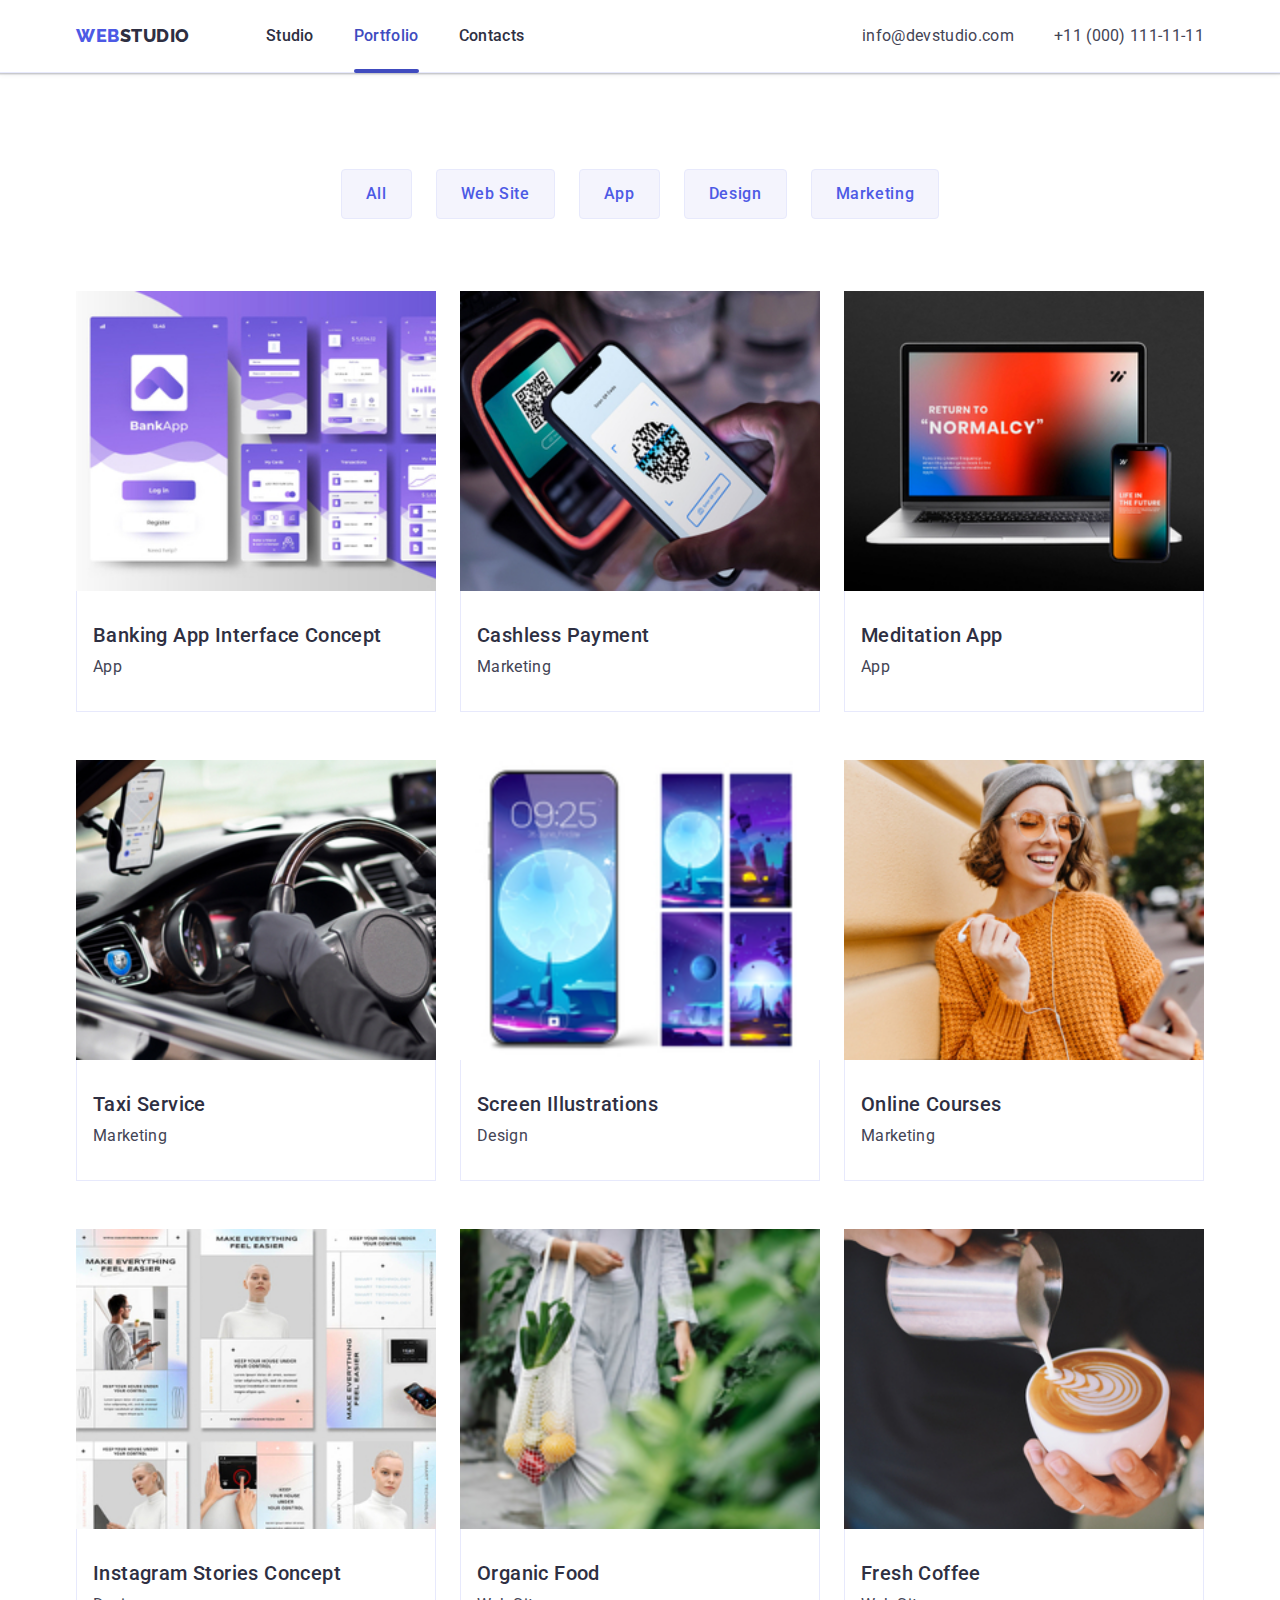
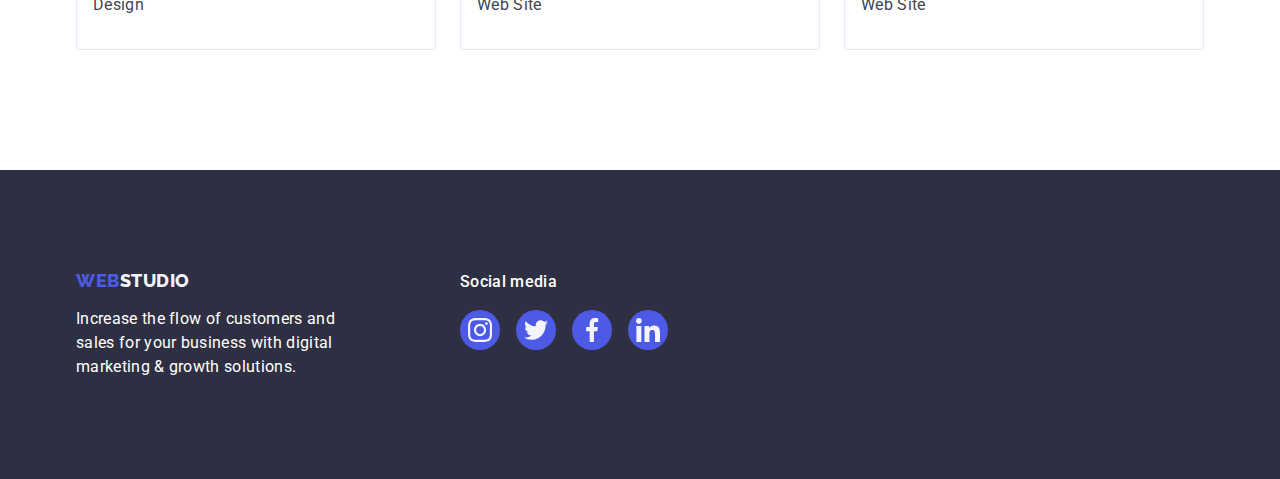
==== portfolio.html @ cd4dc146 "Initial commit" ====
<!DOCTYPE html>
<html lang="en">
  <head>
    <meta charset="UTF-8" />
    <meta http-equiv="X-UA-Compatible" content="IE=edge" />
    <meta name="viewport" content="width=device-width, initial-scale=1.0" />
    <title>Document</title>
    <link rel="preconnect" href="https://fonts.googleapis.com" />
    <link rel="preconnect" href="https://fonts.gstatic.com" crossorigin />
    <link
      href="https://fonts.googleapis.com/css2?family=Raleway:wght@800&family=Roboto:wght@400;500;700;900&display=swap"
      rel="stylesheet"
    />
    <link
      rel="stylesheet"
      href="https://cdn.jsdelivr.net/npm/modern-normalize@2.0.0/modern-normalize.min.css"
    />
    <link rel="stylesheet" href="./css/style.css" />
  </head>
  <body>
    <!-- Header-->

    <header class="page-header">
      <div class="header-wrap wrap container">
        <nav class="nav-wrap wrap">
          <a href="./index.html" class="logo link"
            >Web<span class="header-logo">Studio</span></a
          >
          <ul class="list menu-wrap wrap">
            <li class="nav-item">
              <a href="./index.html" class="menu-link link">Studio</a>
            </li>
            <li class="nav-item">
              <a href="./portfolio.html" class="active menu-link link"
                >Portfolio</a
              >
            </li>
            <li class="nav-item">
              <a href="" class="menu-link link">Contacts</a>
            </li>
          </ul>
        </nav>

        <address class="address">
          <ul class="list addres-wrap wrap">
            <li class="address-item">
              <a href="mailto:info@devstudio.com" class="contakt link"
                >info@devstudio.com</a
              >
            </li>
            <li class="address-item">
              <a href="tel:+110001111111" class="contakt link"
                >+11 (000) 111-11-11</a
              >
            </li>
          </ul>
        </address>
      </div>
    </header>

    <main>
      <!-- Main. Section Portfolio-->

      <section class="portfolio">
        <div class="container">
          <h1 class="visually-hidden">Portfolio</h1>
          <ul class="filters-wrap list wrap">
            <li class="filters-item">
              <button type="button" class="filters-btn">All</button>
            </li>
            <li class="filters-item">
              <button type="button" class="filters-btn">Web Site</button>
            </li>
            <li class="filters-item">
              <button type="button" class="filters-btn">App</button>
            </li>
            <li class="filters-item">
              <button type="button" class="filters-btn">Design</button>
            </li>
            <li class="filters-item">
              <button type="button" class="filters-btn">Marketing</button>
            </li>
          </ul>
          <ul class="gallery-wrap list wrap">
            <li class="gallery-card">
              <a href="#" target="_self" class="gallery-link link">
                <div class="gallery-image-box">
                  <img
                    src="./images/portfolio/banking.jpg"
                    alt="banking"
                    class="gallery-card-img"
                    width="360"
                    height="300"
                  />

                  <p class="overlay-text">
                    14 Stylish and User-Friendly App Design Concepts · Task
                    Manager App · Calorie Tracker App · Exotic Fruit Ecommerce
                    App · Cloud Storage App
                  </p>
                </div>
                <div class="gallery-card-text card-text">
                  <h2 class="list-title">Banking App Interface Concept</h2>
                  <p class="list-text">App</p>
                </div>
              </a>
            </li>
            <li class="gallery-card">
              <a href="#" target="_self" class="gallery-link link">
                <div class="gallery-image-box">
                  <img
                    src="./images/portfolio/cashless.jpg"
                    alt="cashless payment"
                    class="gallery-card-img"
                    width="360"
                    height="300"
                  />

                  <p class="overlay-text">
                    14 Stylish and User-Friendly App Design Concepts · Task
                    Manager App · Calorie Tracker App · Exotic Fruit Ecommerce
                    App · Cloud Storage App
                  </p>
                </div>
                <div class="gallery-card-text card-text">
                  <h2 class="list-title">Cashless Payment</h2>
                  <p class="list-text">Marketing</p>
                </div>
              </a>
            </li>
            <li class="gallery-card">
              <a href="#" target="_self" class="gallery-link link">
                <div class="gallery-image-box">
                  <img
                    src="./images/portfolio/meditation-app.jpg"
                    alt="Meditation App"
                    class="gallery-cardcard-img"
                    width="360"
                    height="300"
                  />

                  <p class="overlay-text">
                    14 Stylish and User-Friendly App Design Concepts · Task
                    Manager App · Calorie Tracker App · Exotic Fruit Ecommerce
                    App · Cloud Storage App
                  </p>
                </div>
                <div class="gallery-card-text card-text">
                  <h2 class="list-title">Meditation App</h2>
                  <p class="list-text">App</p>
                </div>
              </a>
            </li>
            <li class="gallery-card">
              <a href="#" target="_self" class="gallery-link link">
                <div class="gallery-image-box">
                  <img
                    src="./images/portfolio/taxi.jpg"
                    alt="Taxi Service"
                    class="gallery-card-img"
                    width="360"
                    height="300"
                  />

                  <p class="overlay-text">
                    14 Stylish and User-Friendly App Design Concepts · Task
                    Manager App · Calorie Tracker App · Exotic Fruit Ecommerce
                    App · Cloud Storage App
                  </p>
                </div>
                <div class="gallery-card-text card-text">
                  <h2 class="list-title">Taxi Service</h2>
                  <p class="list-text">Marketing</p>
                </div>
              </a>
            </li>
            <li class="gallery-card">
              <a href="#" target="_self" class="gallery-link link">
                <div class="gallery-image-box">
                  <img
                    src="./images/portfolio/screen-illustration.jpg"
                    alt="Screen Illustrations"
                    class="gallery-card-img"
                    width="360"
                    height="300"
                  />
                  <p class="overlay-text">
                    14 Stylish and User-Friendly App Design Concepts · Task
                    Manager App · Calorie Tracker App · Exotic Fruit Ecommerce
                    App · Cloud Storage App
                  </p>
                </div>
                <div class="gallery-card-text card-text">
                  <h2 class="list-title">Screen Illustrations</h2>
                  <p class="list-text">Design</p>
                </div>
              </a>
            </li>
            <li class="gallery-card">
              <a href="#" target="_self" class="gallery-link link">
                <div class="gallery-image-box">
                  <img
                    src="./images/portfolio/courses.jpg"
                    alt="Online Courses"
                    class="gallery-card-img"
                    width="360"
                    height="300"
                  />

                  <p class="overlay-text">
                    14 Stylish and User-Friendly App Design Concepts · Task
                    Manager App · Calorie Tracker App · Exotic Fruit Ecommerce
                    App · Cloud Storage App
                  </p>
                </div>
                <div class="gallery-card-text card-text">
                  <h2 class="list-title">Online Courses</h2>
                  <p class="list-text">Marketing</p>
                </div>
              </a>
            </li>
            <li class="gallery-card">
              <a href="#" target="_self" class="gallery-link link">
                <div class="gallery-image-box">
                  <img
                    src="./images/portfolio/insta-stories.jpg"
                    alt="Instagram Stories Concept"
                    class="gallery-card-img"
                    width="360"
                    height="300"
                  />

                  <p class="overlay-text">
                    14 Stylish and User-Friendly App Design Concepts · Task
                    Manager App · Calorie Tracker App · Exotic Fruit Ecommerce
                    App · Cloud Storage App
                  </p>
                </div>
                <div class="gallery-card-text card-text">
                  <h2 class="list-title">Instagram Stories Concept</h2>
                  <p class="list-text">Design</p>
                </div>
              </a>
            </li>
            <li class="gallery-card">
              <a href="#" target="_self" class="gallery-link link">
                <div class="gallery-image-box">
                  <img
                    src="./images/portfolio/food.jpg"
                    alt="Organic Food"
                    class="gallery-card-img"
                    width="360"
                    height="300"
                  />

                  <p class="overlay-text">
                    14 Stylish and User-Friendly App Design Concepts · Task
                    Manager App · Calorie Tracker App · Exotic Fruit Ecommerce
                    App · Cloud Storage App
                  </p>
                </div>
                <div class="gallery-card-text card-text">
                  <h2 class="list-title">Organic Food</h2>
                  <p class="list-text">Web Site</p>
                </div>
              </a>
            </li>
            <li class="gallery-card">
              <a href="#" target="_self" class="gallery-link link">
                <div class="gallery-image-box">
                  <img
                    src="./images/portfolio/coffee.jpg"
                    alt="Fresh Coffee"
                    class="gallery-card-img"
                    width="360"
                    height="300"
                  />

                  <p class="overlay-text">
                    14 Stylish and User-Friendly App Design Concepts · Task
                    Manager App · Calorie Tracker App · Exotic Fruit Ecommerce
                    App · Cloud Storage App
                  </p>
                </div>
                <div class="gallery-card-text card-text">
                  <h2 class="list-title">Fresh Coffee</h2>
                  <p class="list-text">Web Site</p>
                </div>
              </a>
            </li>
          </ul>
        </div>
      </section>
    </main>

    <!-- Footer-->

    <footer class="footer">
      <div class="container footer-wrap wrap">
        <div class="footer-text">
          <a href="./index.html" class="logo footer-link link"
            >Web<span class="footer-logo">Studio</span></a
          >
          <p class="white-text">
            Increase the flow of customers and sales for your business with
            digital marketing & growth solutions.
          </p>
        </div>

        <div class="footer-icons">
          <p class="social-icons-text white-text">Social media</p>
          <ul class="social-icons-list list wrap">
            <li class="social-icons-item">
              <a
                href="https://www.instagram.com/"
                class="footer-social-icon link"
                target="_blank"
              >
                <svg class="icon-img" width="24" height="24">
                  <use href="./images/icons.svg#icon-instagram"></use>
                </svg>
              </a>
            </li>
            <li class="social-icons-item">
              <a
                href="https://twitter.com/"
                class="footer-social-icon link"
                target="_blank"
              >
                <svg class="icon-img" width="24" height="24">
                  <use href="./images/icons.svg#icon-twitter"></use>
                </svg>
              </a>
            </li>
            <li class="social-icons-item">
              <a
                href="https://www.facebook.com/"
                class="footer-social-icon link"
                target="_blank"
              >
                <svg class="icon-img" width="24" height="24">
                  <use href="./images/icons.svg#icon-facebook"></use>
                </svg>
              </a>
            </li>

            <li class="social-icons-item">
              <a
                href="https://www.linkedin.com/"
                class="footer-social-icon link"
                target="_blank"
              >
                <svg class="icon-img" width="24" height="24">
                  <use href="./images/icons.svg#icon-linkedin"></use>
                </svg>
              </a>
            </li>
          </ul>
        </div>
      </div>
    </footer>
    <script src="./js/modal.js"></script>
  </body>
</html>
---- css/style.css ----
:root {
  --primary-brand: #4d5ae5;
  --pressed-state: #404bbf;
  --dark: #2e2f42;
  --success: #31d0aa;
  --text: #434455;
  --subtle-text: #8e8f99;
  --accent: #e7e9fc;
  --light: #f4f4fd;
  --modal-overlay: #2e2f42;
  --hero-background: #2e2f42;
  --white-background: #ffffff;
  --modal-background: #fcfcfc;
}

/* 
===========================
command styles
===========================
*/

* {
  margin: 0;
  padding: 0;
  box-sizing: border-box;
}

body {
  font-family: "Roboto", sans-serif;
  background-color: var(--white-background);
  color: var(--text);
  font-size: 16px;
  letter-spacing: 0.02em;
  line-height: 1.5;
}

img {
  display: block;
}

button {
  font-family: inherit;
  border: none;
  outline: none;
  cursor: pointer;
}

a {
  display: inline-block;
  text-decoration: none;
  color: inherit;
}

ul,
ol {
  list-style-type: none;
}

/* 
===========================
base styles
===========================
*/
.visually-hidden {
  position: absolute;
  white-space: nowrap;
  width: 1px;
  height: 1px;
  overflow: hidden;
  border: 0;
  padding: 0;
  clip: rect(0 0 0 0);
  -webkit-clip-path: inset(50%);
  clip-path: inset(50%);
  margin: -1px;
}

.page-title,
h1 {
  font-size: 56px;
  font-weight: 700;
  line-height: 1.07;
  color: var(--white-background);
  text-align: center;
  letter-spacing: 0.02em;
  max-width: 496px;
  margin: 0 auto;
}

.section-title,
h2 {
  font-size: 36px;
  font-weight: 700;
  line-height: 1.11;
  letter-spacing: 0.02em;
  color: var(--modal-overlay);
  text-align: center;
  text-transform: capitalize;
  margin-bottom: 72px;
}

.list-title,
h3 {
  font-size: 20px;
  font-weight: 500;
  line-height: 1.2;
  letter-spacing: 0.02em;
  color: var(--modal-overlay);
  margin-bottom: 8px;
}

.list-text,
p {
  font-size: 16px;
  line-height: 1.5;
  letter-spacing: 0.02em;
  color: var(--text);
}
.container {
  width: 1158px;
  margin: 0 auto;
  padding: 0 15px;
}

.wrap {
  display: flex;
  flex-direction: row;
  justify-content: space-between;
}

div.card-text {
  padding: 32px 16px;
}

.link {
  display: inline-block;
}

/* 
===========================
header
===========================
*/

.page-header {
  border-bottom: 1px solid #e7e9fc;
  box-shadow: 0px 2px 1px rgba(46, 47, 66, 0.08),
    0px 1px 1px rgba(46, 47, 66, 0.16), 0px 1px 6px rgba(46, 47, 66, 0.08);
}

.logo {
  font-family: "Raleway", sans-serif;
  font-weight: 800;
  letter-spacing: 0.03em;
  text-transform: uppercase;
  font-size: 18px;
  line-height: 1.17;
  color: var(--primary-brand);
  margin-right: 76px;
}

span {
  color: var(--modal-overlay);
}
.header-wrap,
.nav-wrap,
.addres-wrap {
  align-items: center;
}

.menu-link {
  color: var(--dark);
  font-size: 16px;
  font-weight: 500;
  letter-spacing: 0.02em;
  line-height: 1.5;
  padding-top: 24px;
  padding-bottom: 24px;
  transition: color 250ms cubic-bezier(0.4, 0, 0.2, 1);
}

.nav-item:not(:last-child) {
  margin-right: 40px;
}

.menu-link:active,
.menu-link:hover,
.menu-link:focus {
  color: var(--pressed-state);
}

.active {
  position: relative;
  color: var(--pressed-state);
}

.active::after {
  display: block;
  position: absolute;
  content: "";
  width: 100%;
  height: 4px;
  border-radius: 2px;
  background-color: var(--pressed-state);
  margin-top: 20px;
  bottom: -1px;
}

.address-item:not(:last-child) {
  margin-right: 40px;
}

.address {
  font-style: normal;
}

.addres-wrap {
}
.contakt {
  color: var(--text);
  font-style: normal;
  transition: color 250ms cubic-bezier(0.4, 0, 0.2, 1);
}

.contakt:hover,
.contakt:focus {
  color: var(--pressed-state);
}

/* 
===========================
section class="hero" 
===========================
*/

.hero {
  background-image: linear-gradient(
      to bottom,
      rgba(46, 47, 66, 0.7),
      rgba(46, 47, 66, 0.7)
    ),
    url(../images/people-office.jpg);
  background-size: cover;
  background-repeat: no-repeat;
  background-position: center;
  width: 100%;
  max-width: 1440px;
  padding: 188px 0;
}

.cta-button {
  display: block;
  font-family: "Roboto", sans-serif;
  font-size: 16px;
  letter-spacing: 0.04em;
  font-weight: 500;
  line-height: 1.5;
  background-color: var(--primary-brand);
  color: var(--white-background);
  margin: 48px auto;
  padding: 16px 32px;
  border-radius: 4px;
  min-width: 169px;
  transition: background-color 250ms cubic-bezier(0.4, 0, 0.2, 1);
}

.cta-button:hover,
.cta-button:focus {
  background-color: var(--pressed-state);
}

/* 
===========================
section class="about" 
===========================
*/

.about {
  padding: 120px 0;
}

.about-us-wrap {
  gap: 24px;
}

.about-us-item {
  flex-basis: calc((100% - 72px) / 4);
}

.about-us-icons-wrap {
  display: flex;
  align-items: center;
  justify-content: center;
  background-color: var(--light);
  width: 264px;
  height: 112px;
  margin-bottom: 8px;
  border-radius: 4px;
}

/* 
===========================
section class="services" 
===========================
*/

.services {
  padding-bottom: 120px;
}

.services-wrap {
  gap: 24px;
}

.services-item {
  flex-basis: calc((100% - 48px) / 3);
}

/* 
===========================
section class="team" 
===========================
*/

.team {
  background-color: var(--light);
  padding: 120px 0;
}

.card {
  background-color: var(--white-background);
  border-radius: 0px 0px 4px 4px;
  text-align: center;
  box-shadow: 0px 1px 6px rgba(46, 47, 66, 0.08),
    0px 1px 1px rgba(46, 47, 66, 0.16), 0px 2px 1px rgba(46, 47, 66, 0.08);
}

.card:not(:last-child) {
  margin-right: 24px;
  flex-basis: calc((100% - 3 * 24px) / 4);
}

.social-icons-list {
  gap: 24px;
  justify-content: center;
  align-items: center;
}

.social-icon {
  display: flex;
  align-items: center;
  justify-content: center;
  background-color: var(--primary-brand);
  padding: 11px 12px;
  width: 40px;
  height: 40px;
  border-radius: 50%;
  transition: background-color 250ms cubic-bezier(0.4, 0, 0.2, 1);
}

.social-icon:hover,
.social-icon:focus {
  background-color: var(--pressed-state);
}

.icon-img {
  fill: var(--light);
}

.card-text-item > p {
  margin-bottom: 8px;
}

/* 
===========================
Customers
===========================
*/

.customers {
  padding: 120px 0;
}

.customers-item:not(:last-child) {
  flex-basis: calc((100% - 5 * 24px) / 6);
}
.customers-wrap {
  gap: 24px;
}
.customers-icons-wrap {
  align-items: center;
  justify-content: center;
  color: var(--subtle-text);
  width: 168px;
  height: 88px;
  border: 1px solid var(--subtle-text);
  border-radius: 4px;
  padding: 16px 32px;
  transition: color 250ms cubic-bezier(0.4, 0, 0.2, 1),
    border-color 250ms cubic-bezier(0.4, 0, 0.2, 1);
}

.customers-icons-wrap:hover,
.customers-icons-wrap:focus {
  color: var(--pressed-state);
  border-color: var(--pressed-state);
}

.customers-icon {
  fill: currentColor;
}

/* 
===========================
footer 
===========================
*/

.footer {
  background-color: var(--dark);
  padding: 100px 0;
}
.footer-wrap {
  justify-content: flex-start;
  align-items: baseline;
}

.footer-text {
  margin-right: 120px;
}

.white-text,
.social-icons-text {
  color: var(--white-background);
  width: 264px;
}

.social-icons-text {
  font-weight: 500;
  margin-bottom: 16px;
}

.footer-icons > .social-icons-list {
  padding: 0;
  gap: 16px;
  align-items: flex-start;
  justify-content: flex-start;
}

.footer-social-icon {
  display: flex;
  align-items: center;
  justify-content: center;
  background-color: var(--primary-brand);
  padding: 8px;
  width: 40px;
  height: 40px;
  border-radius: 50%;
  transition: background-color 250ms cubic-bezier(0.4, 0, 0.2, 1);
}

.footer-logo {
  color: var(--light);
}
.footer-link {
  margin-bottom: 16px;
}

.footer-social-icon:hover,
.footer-social-icon:focus {
  background-color: var(--success);
}
/* 
===========================
portfolio 
===========================
*/
.portfolio {
  padding: 96px 0 120px 0;
}

.filters-btn {
  background-color: var(--light);
  border: 1px var(--accent) solid;
  font-family: "Roboto", sans-serif;
  color: var(--primary-brand);
  text-align: center;
  letter-spacing: 0.04em;
  font-weight: 500;
  font-size: 16px;
  line-height: 1.5;
  border-radius: 4px;
  padding: 12px 24px;
  transition: color 250ms cubic-bezier(0.4, 0, 0.2, 1),
    background-color 250ms cubic-bezier(0.4, 0, 0.2, 1),
    border-color 250ms cubic-bezier(0.4, 0, 0.2, 1),
    box-shadow 250ms cubic-bezier(0.4, 0, 0.2, 1);
}

.filters-wrap {
  justify-content: center;
  margin-bottom: 72px;
}

.filters-item:not(:last-child) {
  margin-right: 24px;
}

.filters-btn:hover,
.filters-btn:active,
.filters-btn:focus {
  background-color: var(--pressed-state);
  color: var(--white-background);
  border: 1px solid transparent;
  box-shadow: 0px 3px 1px rgba(0, 0, 0, 0.1), 0px 2px 1px rgba(0, 0, 0, 0.08),
    0px 2px 2px rgba(0, 0, 0, 0.12);
}

.gallery-link {
  display: block;
  transition: box-shadow 250ms cubic-bezier(0.4, 0, 0.2, 1);
}
.gallery-link:hover,
.gallery-link:focus {
  box-shadow: 0px 1px 6px rgba(46, 47, 66, 0.08),
    0px 1px 1px rgba(46, 47, 66, 0.16), 0px 2px 1px rgba(46, 47, 66, 0.08);
}

.gallery-card-text {
  border: 1px var(--accent) solid;
  border-top: none;
}

.gallery-card-text > h2 {
  text-align: left;
}

.gallery-wrap {
  flex-wrap: wrap;
  row-gap: 48px;
  column-gap: 24px;
}

.gallery-image-box {
  overflow: hidden;
  position: relative;
}

.overlay-text {
  color: var(--light);
  position: absolute;
  top: 0;
  left: 0;
  width: 100%;
  height: 100%;
  transition: transform 250ms cubic-bezier(0.4, 0, 0.2, 1);
  transform: translateY(100%);
  background-color: var(--primary-brand);
  padding: 40px 32px;
}

.gallery-link:hover .overlay-text {
  transform: translateY(0%);
}

.gallery-link:focus .overlay-text {
  transform: translateY(0%);
}

/* 
===========================
form 
===========================
*/

.backdrop {
  position: fixed;
  top: 0;
  left: 0;
  width: 100%;
  height: 100%;
  background-color: rgba(46, 47, 66, 0.4);
  z-index: 999;
  opacity: 100%;
  visibility: visible;
  transition: opacity 250ms cubic-bezier(0.4, 0, 0.2, 1),
    visibility 250ms cubic-bezier(0.4, 0, 0.2, 1);
}

.modal {
  position: absolute;
  width: 408px;
  min-height: 584px;
  top: 55%;
  left: 50%;
  background-color: var(--modal-background);
  border-radius: 4px;
  transform: translate(-50%, -50%) scale(1);
  box-shadow: 0px 1px 1px rgba(0, 0, 0, 0.14), 0px 1px 3px rgba(0, 0, 0, 0.12),
    0px 2px 1px rgba(0, 0, 0, 0.2);
  transition: transform 250ms cubic-bezier(0.4, 0, 0.2, 1);
}

.close-btn {
  position: absolute;
  align-items: center;
  justify-content: center;
  background-color: var(--accent);
  width: 24px;
  height: 24px;
  border-radius: 50%;
  border: 1px solid rgba(0, 0, 0, 0.1);
  top: 24px;
  right: 24px;
  font-size: 0px;
  transition: background-color 250ms cubic-bezier(0.4, 0, 0.2, 1),
    border 250ms cubic-bezier(0.4, 0, 0.2, 1);
}

.close-btn:hover,
.close-btn:focus {
  background-color: var(--pressed-state);
  border: none;
}

.close-icon {
  fill: currentColor;
  transition: fill 250ms cubic-bezier(0.4, 0, 0.2, 1);
}

.close-btn:hover .close-icon,
.close-btn:focus .close-icon {
  fill: var(--white-background);
}

.backdrop.is-hidden {
  visibility: hidden;
  opacity: 0;
  pointer-events: none;
}
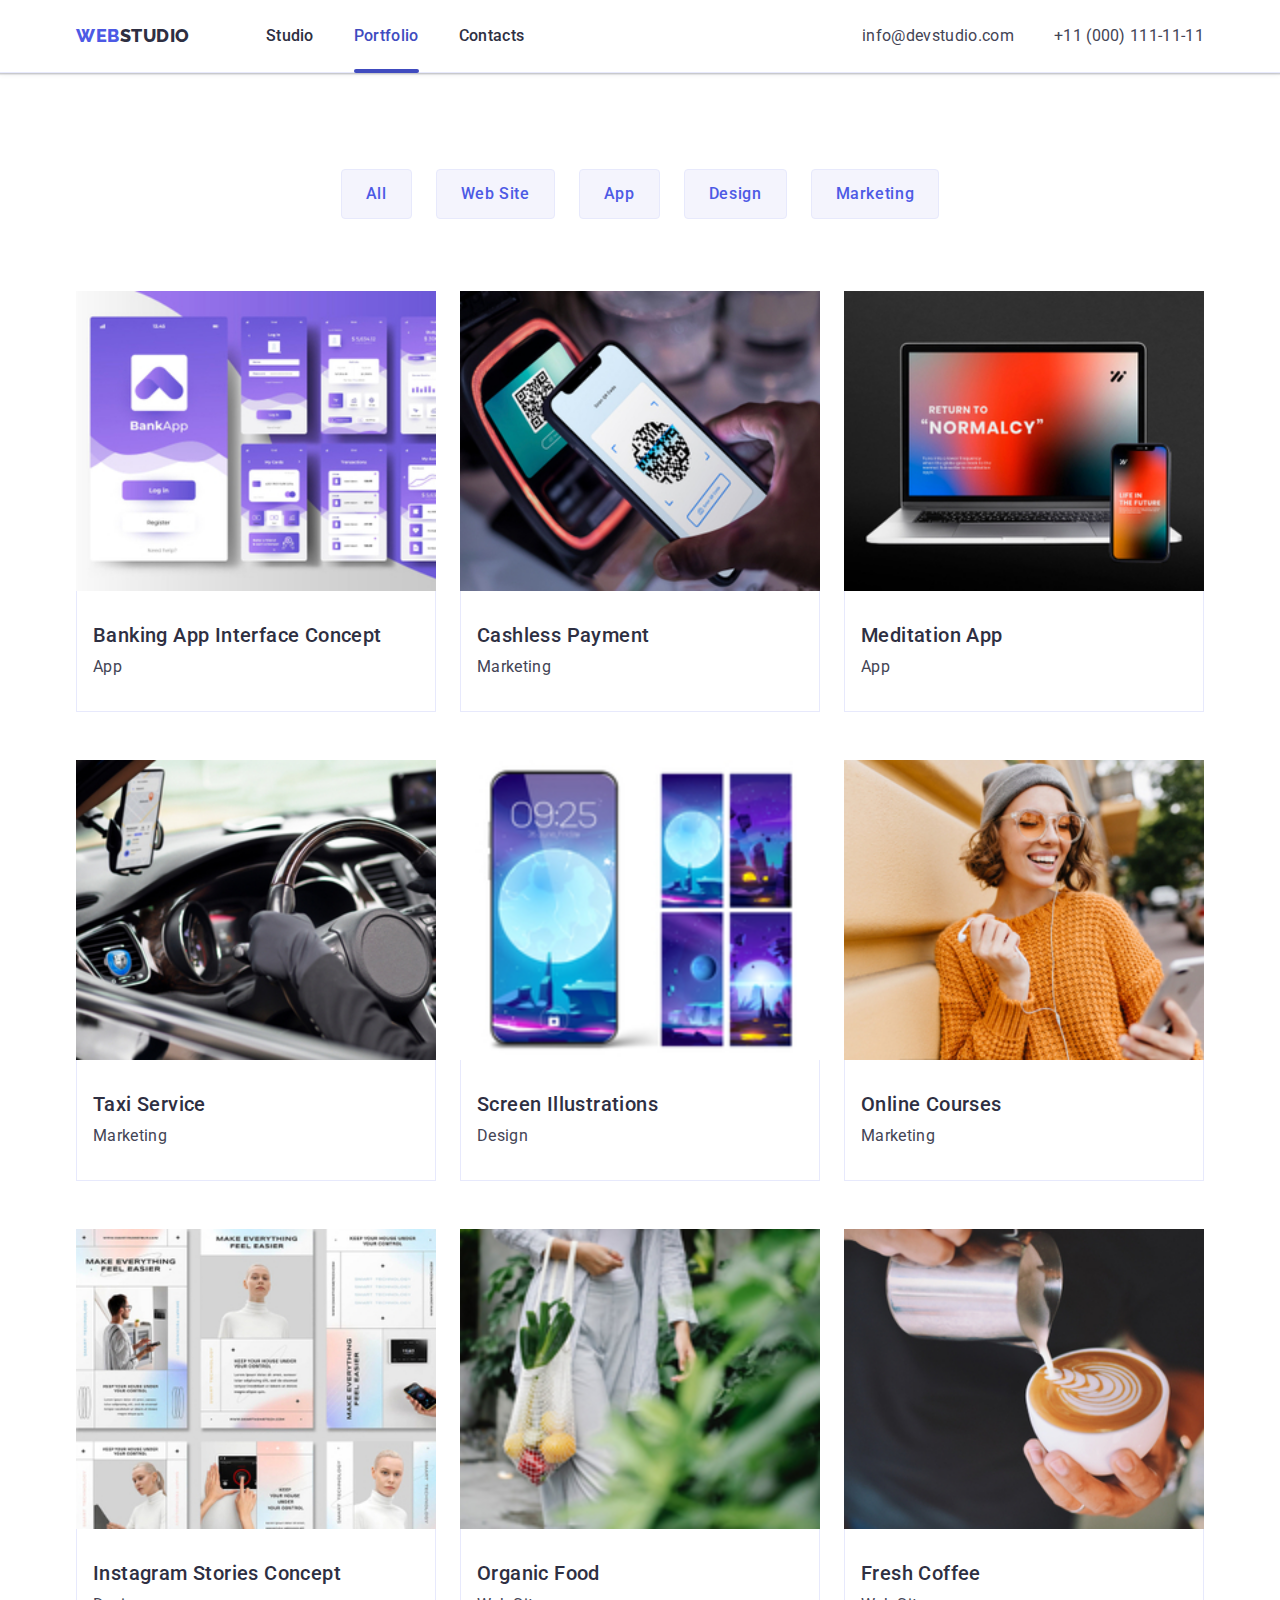
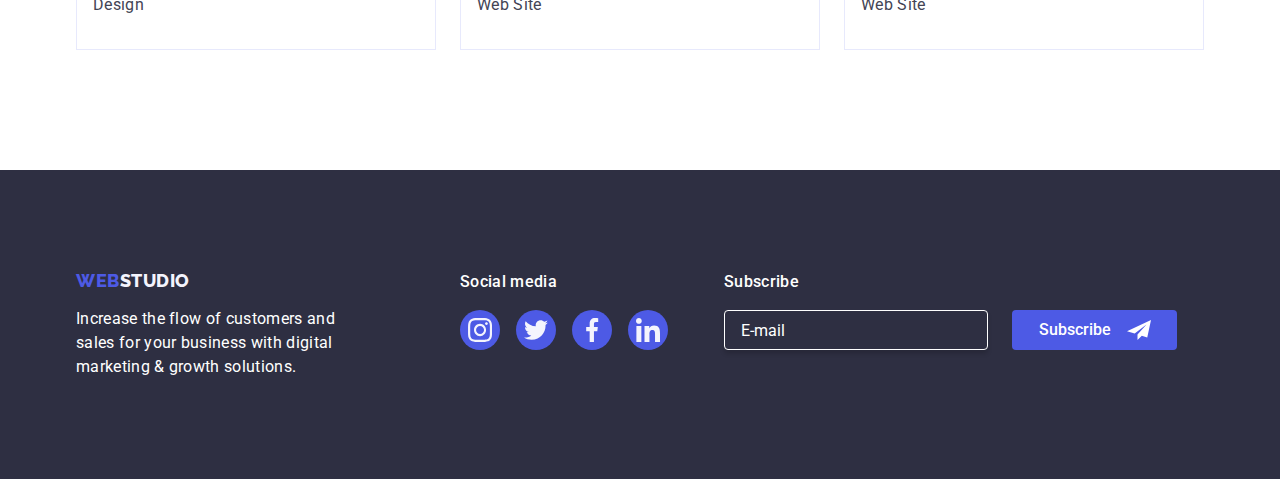
==== commit a3e7da35: "Update portfolio.html" ====
--- a/portfolio.html
+++ b/portfolio.html
@@ -308,7 +308,7 @@
         </div>
 
         <div class="footer-icons">
-          <p class="social-icons-text white-text">Social media</p>
+          <p class="footer-semibold-text white-text">Social media</p>
           <ul class="social-icons-list list wrap">
             <li class="social-icons-item">
               <a
@@ -357,6 +357,23 @@
             </li>
           </ul>
         </div>
+        <div>
+          <p class="footer-semibold-text white-text">Subscribe</p>
+          <form class="subscribe-form wrap">
+            <input
+              type="email"
+              name="email"
+              placeholder="E-mail"
+              class="subscribe-form-input"
+            />
+            <button type="submit" class="subscribe-btn wrap">
+              Subscribe
+              <svg class="btn-icon" width="24" height="24">
+                <use href="./images/icons.svg#icon-subscribe"></use>
+              </svg>
+            </button>
+          </form>
+        </div>
       </div>
     </footer>
     <script src="./js/modal.js"></script>
--- a/css/style.css
+++ b/css/style.css
@@ -43,6 +43,7 @@
   border: none;
   outline: none;
   cursor: pointer;
+  color: currentColor;
 }
 
 a {
@@ -54,6 +55,19 @@
 ul,
 ol {
   list-style-type: none;
+}
+
+input,
+textarea {
+  font-family: inherit;
+  line-height: inherit;
+  padding: 8px 16px;
+}
+
+label {
+  display: flex;
+  flex-direction: column;
+  margin-bottom: 8px;
 }
 
 /* 
@@ -430,12 +444,12 @@
 }
 
 .white-text,
-.social-icons-text {
+.footer-semibold-text {
   color: var(--white-background);
   width: 264px;
 }
 
-.social-icons-text {
+.footer-semibold-text {
   font-weight: 500;
   margin-bottom: 16px;
 }
@@ -469,6 +483,51 @@
 .footer-social-icon:hover,
 .footer-social-icon:focus {
   background-color: var(--success);
+}
+
+.subscribe-form-input {
+  align-items: center;
+  justify-content: flex-start;
+  width: 264px;
+  height: 40px;
+  color: var(--white-background);
+  background-color: transparent;
+  border: 1px solid var(--white-background);
+  border-radius: 4px;
+  box-shadow: 0px 4px 4px 0px rgba(0, 0, 0, 0.15);
+  margin-right: 24px;
+  transition: border-color 250ms cubic-bezier(0.4, 0, 0.2, 1);
+}
+.subscribe-form-input::placeholder {
+  color: var(--white-background);
+}
+
+.subscribe-form-input:focus-within {
+  border-color: var(--primary-brand);
+  outline: none;
+}
+
+.subscribe-btn {
+  align-items: center;
+  justify-content: center;
+  gap: 16px;
+  width: 165px;
+  height: 40px;
+
+  border-radius: 4px;
+  background-color: var(--primary-brand);
+  color: var(--white-background);
+  font-weight: 500;
+  transition: background-color 250ms cubic-bezier(0.4, 0, 0.2, 1);
+}
+
+button:hover,
+button:focus {
+  background-color: var(--success);
+}
+
+.btn-icon {
+  fill: var(--white-background);
 }
 /* 
 ===========================
@@ -588,11 +647,16 @@
 }
 
 .modal {
+  display: flex;
+  flex-direction: column;
+  justify-content: center;
+  align-items: center;
   position: absolute;
   width: 408px;
   min-height: 584px;
   top: 55%;
   left: 50%;
+  padding: 24px;
   background-color: var(--modal-background);
   border-radius: 4px;
   transform: translate(-50%, -50%) scale(1);
@@ -638,3 +702,130 @@
   opacity: 0;
   pointer-events: none;
 }
+
+.input-container {
+  display: block;
+  position: relative;
+  width: 360px;
+}
+
+.form-input {
+  width: 100%;
+  padding-left: 38px;
+  border-radius: 4px;
+  border: 1px solid var(--subtle-text);
+  transition: border-color 250ms cubic-bezier(0.4, 0, 0.2, 1);
+}
+
+.text-input {
+  padding-left: 16px;
+}
+
+.form-icon {
+  text-align: center;
+  top: 50%;
+  transform: translateY(-50%);
+  position: absolute;
+  z-index: 1;
+  float: left;
+  right: 90%;
+  fill: var(--dark);
+  transition: fill 250ms cubic-bezier(0.4, 0, 0.2, 1);
+}
+
+.form-input:focus {
+  border-color: var(--primary-brand);
+  outline: none;
+}
+
+.form-input:focus + .form-icon {
+  stroke: none;
+  fill: var(--primary-brand);
+}
+
+.modal-submit-btn {
+  width: 169px;
+  padding: 16px 32px;
+  color: var(--white-background);
+  font-weight: 500;
+  background-color: var(--primary-brand);
+  box-shadow: 0px 4px 4px 0px rgba(0, 0, 0, 0.15);
+  border-radius: 4px;
+  transition: border-color 250ms cubic-bezier(0.4, 0, 0.2, 1);
+}
+
+.modal-submit-btn:focus,
+.modal-submit-btn:hover {
+  background-color: var(--pressed-state);
+}
+
+.checkbox-icon {
+}
+
+.checkbox-link {
+  text-decoration: underline;
+  color: var(--primary-brand);
+}
+.checkbox-wrap p,
+.form-inputs-item label {
+  color: var(--subtle-text);
+  font-size: 12px;
+  letter-spacing: 0.48px;
+}
+.form-text {
+  font-weight: 500;
+  margin-bottom: 16px;
+  padding-top: 24px;
+}
+
+.checkbox-wrap {
+  flex-direction: row;
+  width: 100%;
+  align-items: center;
+  justify-content: center;
+  gap: 8px;
+  margin-bottom: 24px;
+}
+
+.checkbox-icon-box {
+  position: relative;
+  width: 16px;
+  height: 16px;
+  fill: transparent;
+  border: 1px solid var(--subtle-text);
+  border-radius: 2px;
+  padding: 2px;
+  transition: border-color 250ms cubic-bezier(0.4, 0, 0.2, 1);
+}
+
+.checkbox-icon {
+  position: absolute;
+  top: 50%;
+  left: 50%;
+  transform: translate(-50%, -50%);
+  width: 10px;
+  height: auto;
+  display: none;
+}
+.hidden-checkbox {
+  -webkit-appearance: none;
+  position: absolute;
+}
+
+.checkbox-wrap input:checked ~ .checkbox-icon-box .checkbox-icon {
+  display: block;
+  fill: var(--white-background);
+}
+
+.checkbox-wrap input:checked ~ .checkbox-icon-box {
+  background: var(--primary-brand);
+  border: none;
+}
+
+.form-input-list {
+  margin-bottom: 16px;
+}
+
+.text-input::placeholder {
+  color: rgba(46, 47, 66, 0.4);
+}
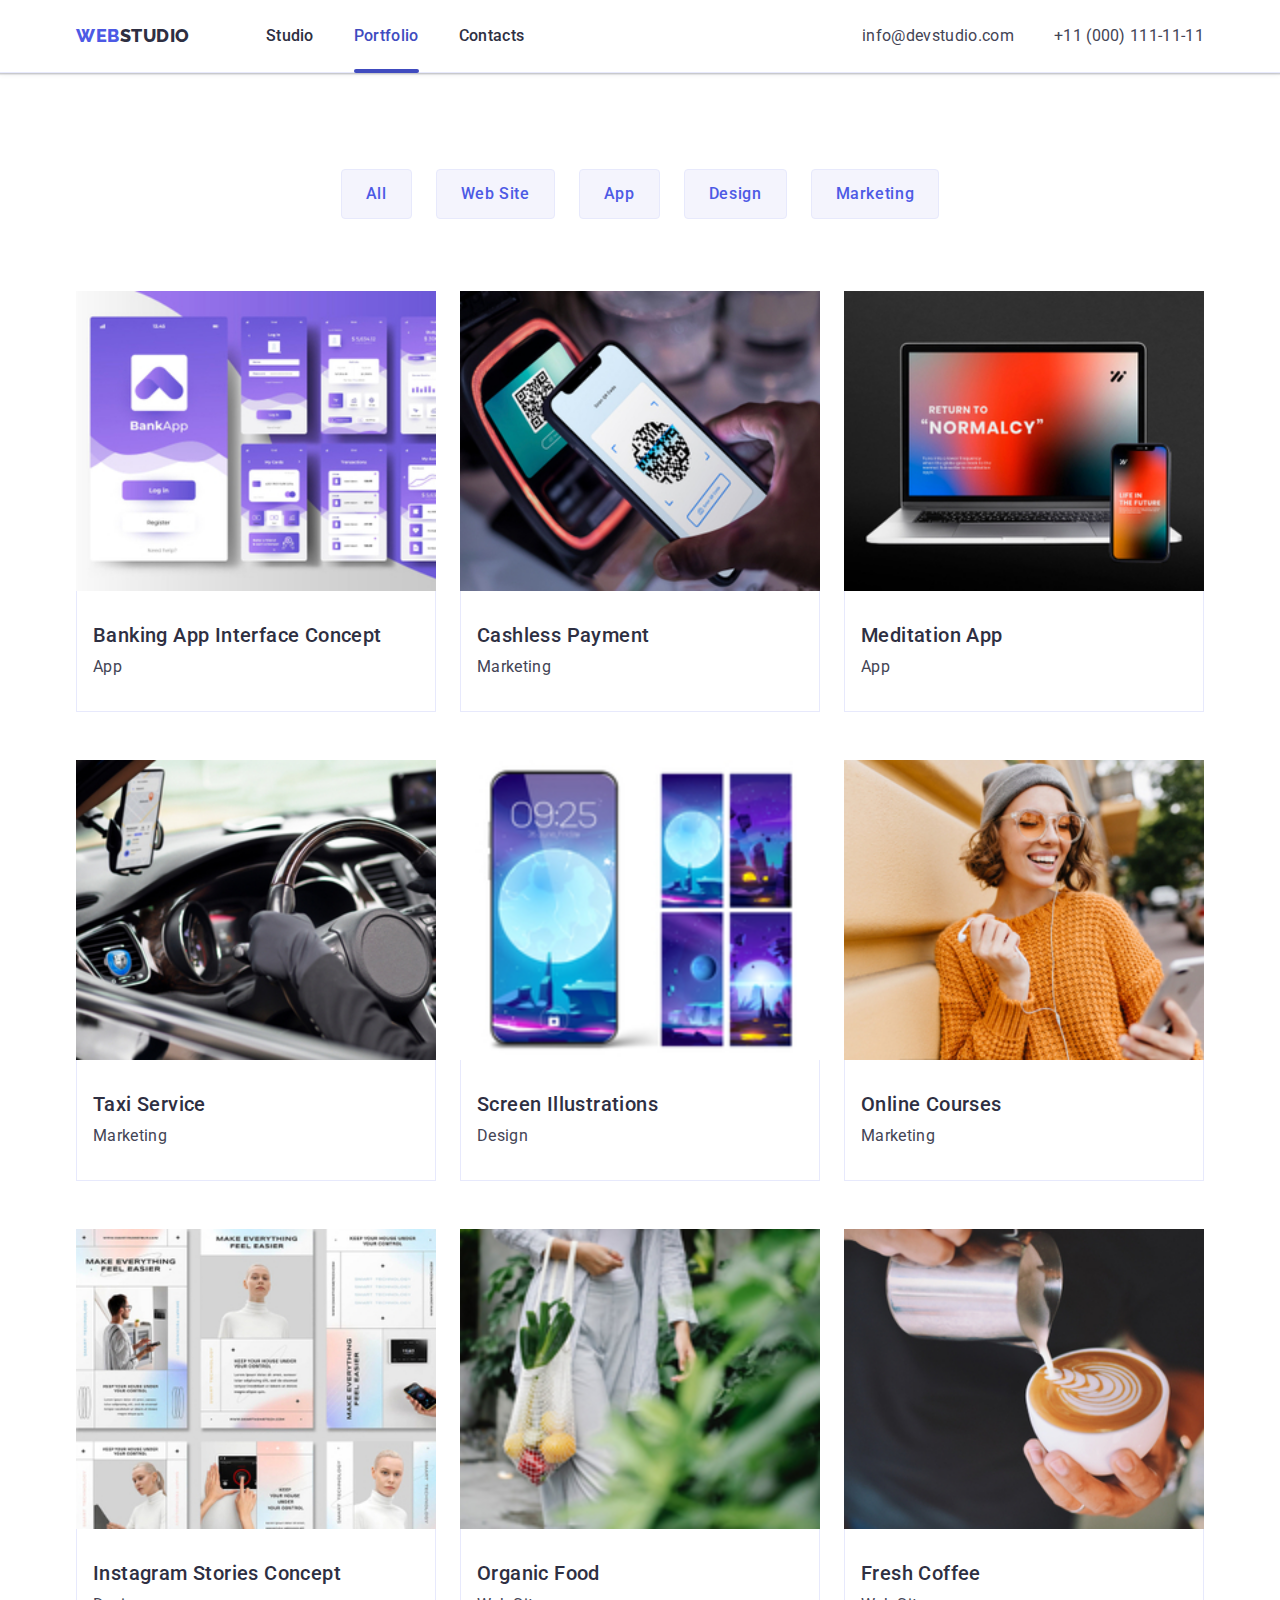
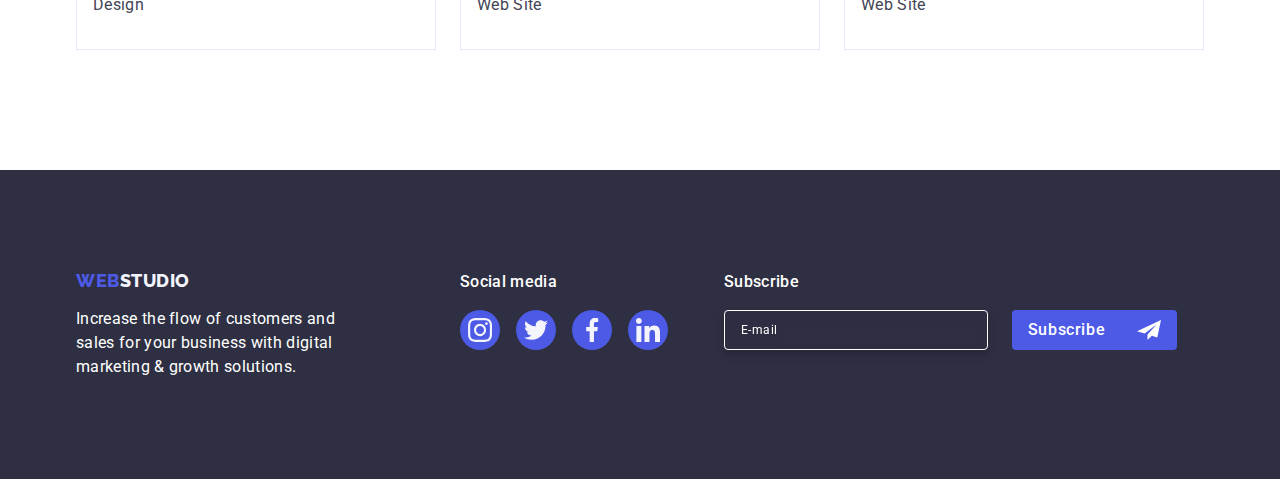
==== commit 712352f7: "Update portfolio.html" ====
--- a/portfolio.html
+++ b/portfolio.html
@@ -360,12 +360,14 @@
         <div>
           <p class="footer-semibold-text white-text">Subscribe</p>
           <form class="subscribe-form wrap">
-            <input
-              type="email"
-              name="email"
-              placeholder="E-mail"
-              class="subscribe-form-input"
-            />
+            <label class="subscribe-form-label">
+              <input
+                type="email"
+                name="email"
+                placeholder="E-mail"
+                class="subscribe-form-input"
+              />
+            </label>
             <button type="submit" class="subscribe-btn wrap">
               Subscribe
               <svg class="btn-icon" width="24" height="24">
--- a/css/style.css
+++ b/css/style.css
@@ -488,8 +488,12 @@
 .subscribe-form-input {
   align-items: center;
   justify-content: flex-start;
+  gap: 24px;
   width: 264px;
   height: 40px;
+  font-size: 12px;
+  letter-spacing: 0.04em;
+  filter: drop-shadow(0px 4px 4px rgba(0, 0, 0, 0.15));
   color: var(--white-background);
   background-color: transparent;
   border: 1px solid var(--white-background);
@@ -511,9 +515,10 @@
   align-items: center;
   justify-content: center;
   gap: 16px;
-  width: 165px;
+  min-width: 165px;
   height: 40px;
-
+  line-height: 1.5;
+  letter-spacing: 0.04em;
   border-radius: 4px;
   background-color: var(--primary-brand);
   color: var(--white-background);
@@ -528,6 +533,7 @@
 
 .btn-icon {
   fill: var(--white-background);
+  margin-left: 16px;
 }
 /* 
 ===========================
@@ -766,7 +772,7 @@
   text-decoration: underline;
   color: var(--primary-brand);
 }
-.checkbox-wrap p,
+.checkbox-wrap span,
 .form-inputs-item label {
   color: var(--subtle-text);
   font-size: 12px;
